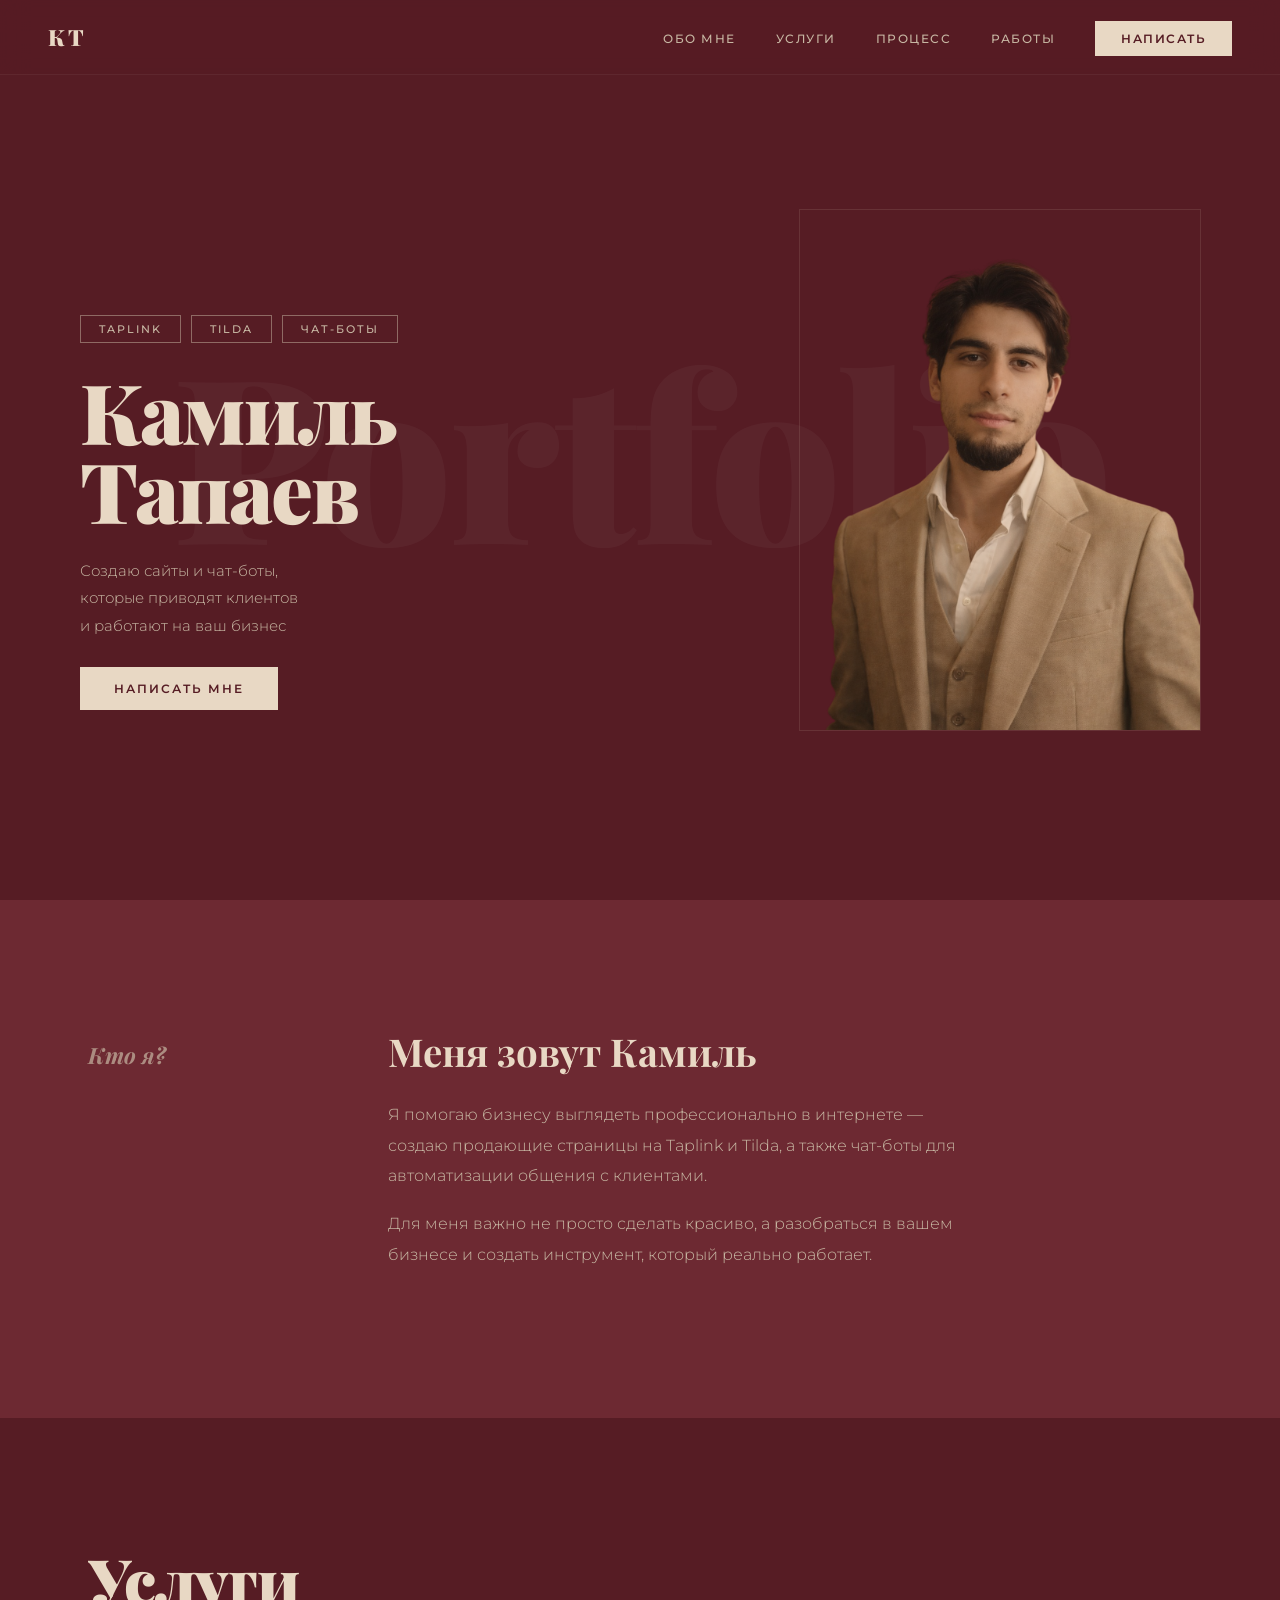
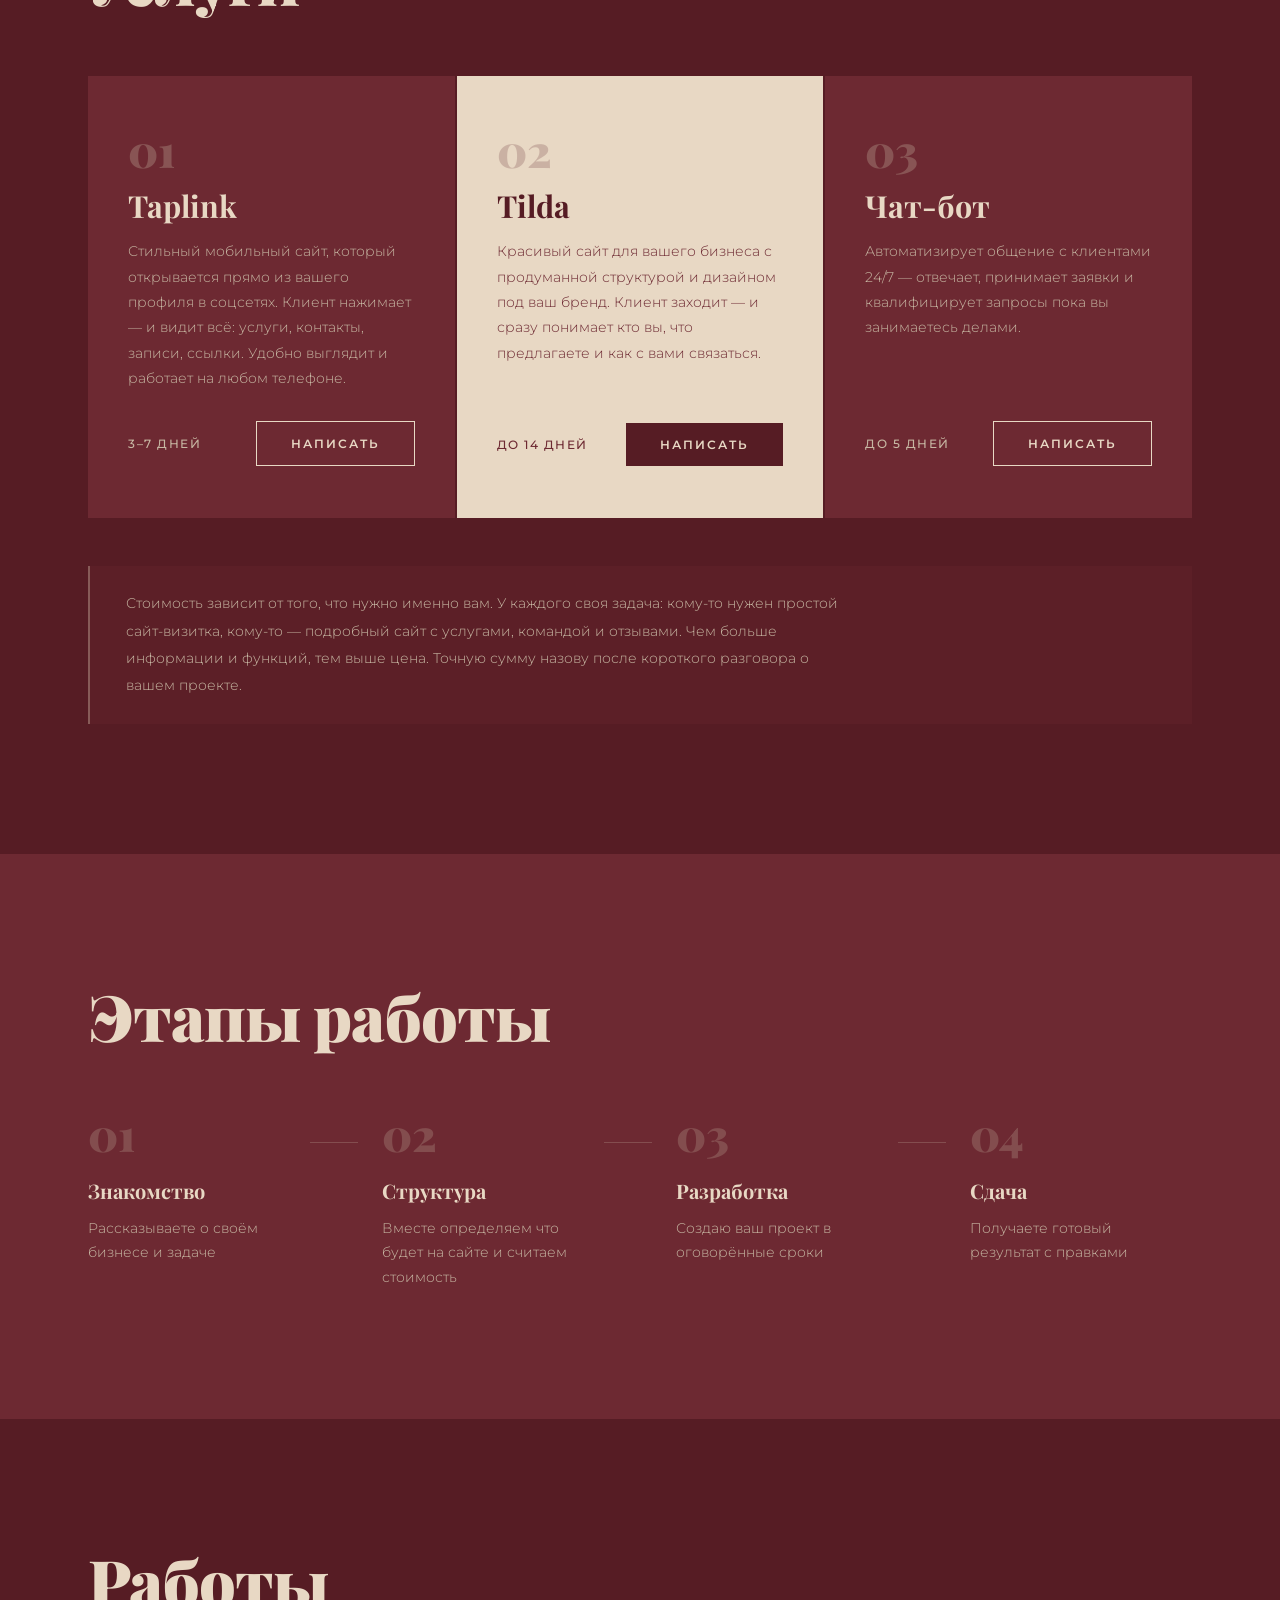
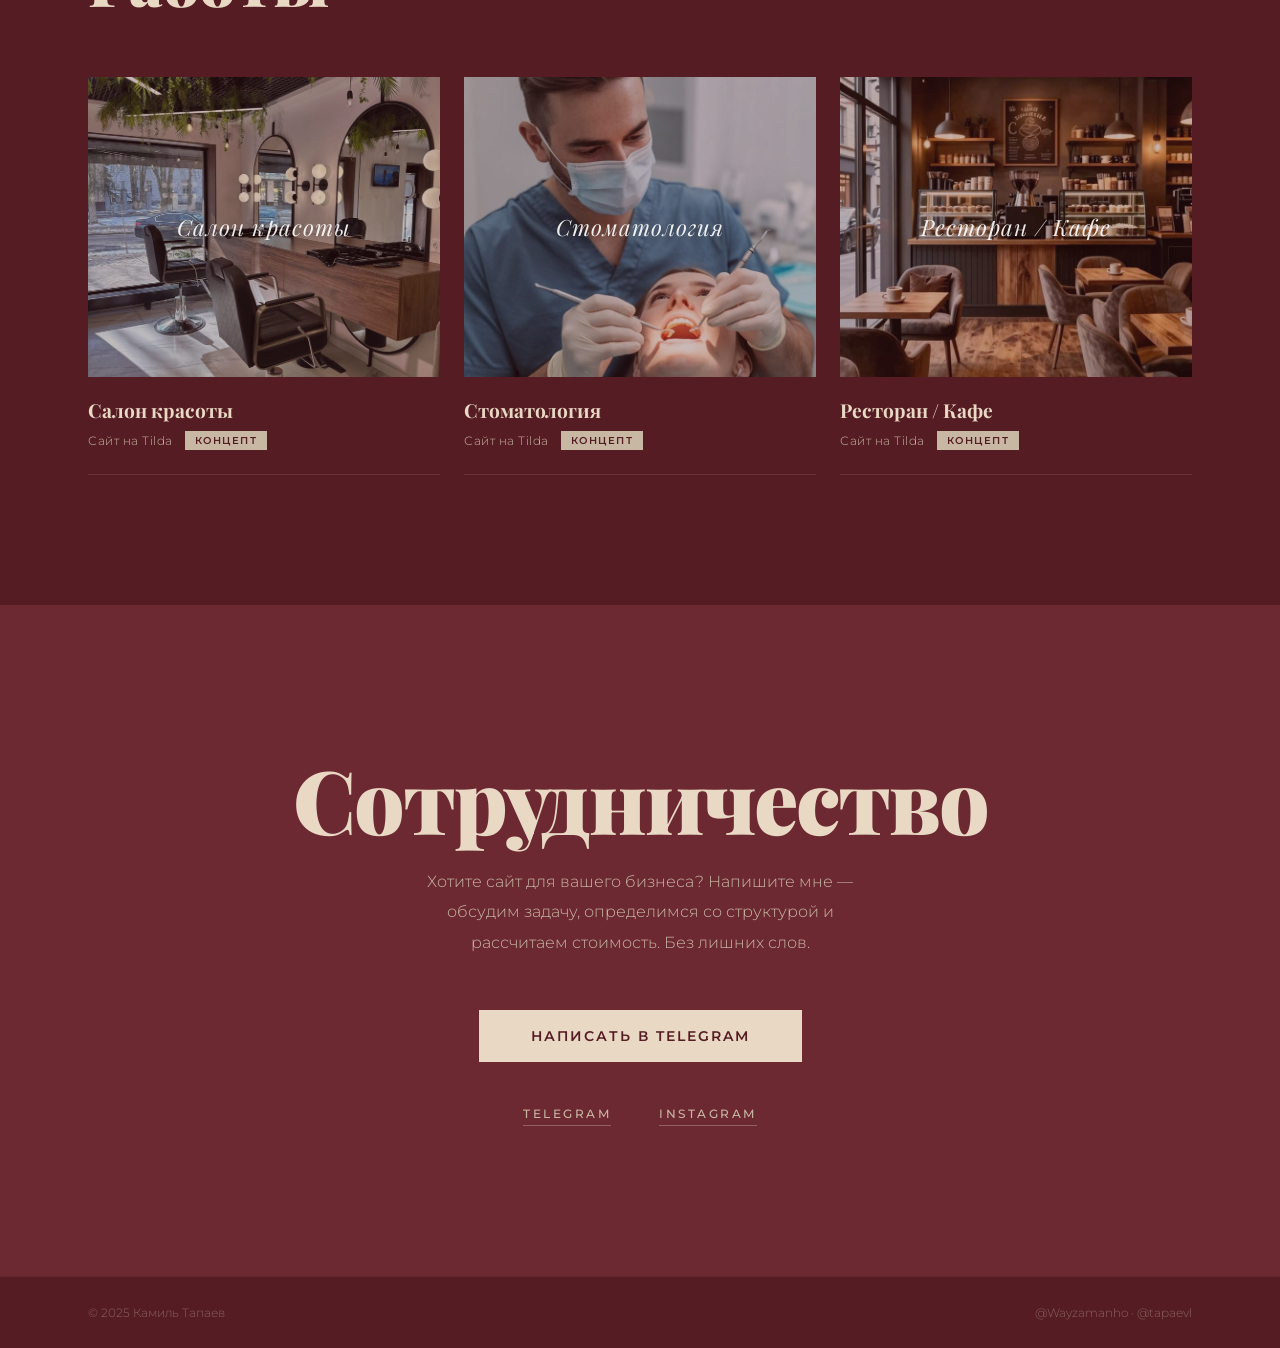
==== index.html @ f85dd7b8 "Initial commit — portfolio website" ====
<!DOCTYPE html>
<html lang="ru">
<head>
    <meta charset="UTF-8">
    <meta name="viewport" content="width=device-width, initial-scale=1.0">
    <title>Камиль Тапаев — Taplink · Tilda · Чат-боты</title>
    <link rel="preconnect" href="https://fonts.googleapis.com">
    <link rel="preconnect" href="https://fonts.gstatic.com" crossorigin>
    <link href="https://fonts.googleapis.com/css2?family=Playfair+Display:ital,wght@0,400;0,700;0,900;1,400;1,900&family=Montserrat:wght@300;400;500;600&display=swap" rel="stylesheet">
    <link rel="stylesheet" href="style.css">
</head>
<body>

    <!-- Navigation -->
    <nav class="nav" id="nav">
        <div class="nav__logo">КТ</div>
        <ul class="nav__links">
            <li><a href="#about">Обо мне</a></li>
            <li><a href="#services">Услуги</a></li>
            <li><a href="#process">Процесс</a></li>
            <li><a href="#portfolio">Работы</a></li>
            <li><a href="https://t.me/Wayzamanho" target="_blank" class="nav__cta">Написать</a></li>
        </ul>
        <button class="nav__burger" id="burger" aria-label="Меню">
            <span></span><span></span><span></span>
        </button>
    </nav>

    <!-- Hero -->
    <section class="hero" id="home">
        <div class="hero__bg-text" aria-hidden="true">Portfolio</div>
        <div class="hero__content">
            <div class="hero__left">
                <div class="hero__tags">
                    <span>Taplink</span>
                    <span>Tilda</span>
                    <span>Чат-боты</span>
                </div>
                <h1 class="hero__name">Камиль<br>Тапаев</h1>
                <p class="hero__desc">Создаю сайты и чат-боты,<br>которые приводят клиентов<br>и работают на ваш бизнес</p>
                <a href="https://t.me/Wayzamanho" target="_blank" class="btn btn--primary">Написать мне</a>
            </div>
            <div class="hero__right">
                <div class="hero__photo-wrap">
                    <img src="brand_assets/file_00000000ef7871f4a72ad8db240d1a87-Photoroom.png" alt="Камиль Тапаев" class="hero__photo">
                </div>
            </div>
        </div>
    </section>

    <!-- About -->
    <section class="about" id="about">
        <div class="container">
            <div class="about__inner">
                <div class="about__label">Кто я?</div>
                <div class="about__content fade-in">
                    <h2 class="about__title">Меня зовут Камиль</h2>
                    <p class="about__text">Я помогаю бизнесу выглядеть профессионально в интернете — создаю продающие страницы на Taplink и Tilda, а также чат-боты для автоматизации общения с клиентами.</p>
                    <p class="about__text">Для меня важно не просто сделать красиво, а разобраться в вашем бизнесе и создать инструмент, который реально работает.</p>
                </div>
            </div>
        </div>
    </section>

    <!-- Services -->
    <section class="services" id="services">
        <div class="container">
            <h2 class="section-title fade-in">Услуги</h2>
            <div class="services__grid">
                <div class="service-card fade-in">
                    <div class="service-card__num">01</div>
                    <h3 class="service-card__title">Taplink</h3>
                    <p class="service-card__desc">Стильный мобильный сайт, который открывается прямо из вашего профиля в соцсетях. Клиент нажимает — и видит всё: услуги, контакты, записи, ссылки. Удобно выглядит и работает на любом телефоне.</p>
                    <div class="service-card__footer">
                        <span class="service-card__time">3–7 дней</span>
                        <a href="https://t.me/Wayzamanho" target="_blank" class="btn btn--outline">Написать</a>
                    </div>
                </div>
                <div class="service-card service-card--light fade-in">
                    <div class="service-card__num">02</div>
                    <h3 class="service-card__title">Tilda</h3>
                    <p class="service-card__desc">Красивый сайт для вашего бизнеса с продуманной структурой и дизайном под ваш бренд. Клиент заходит — и сразу понимает кто вы, что предлагаете и как с вами связаться.</p>
                    <div class="service-card__footer">
                        <span class="service-card__time">до 14 дней</span>
                        <a href="https://t.me/Wayzamanho" target="_blank" class="btn btn--dark">Написать</a>
                    </div>
                </div>
                <div class="service-card fade-in">
                    <div class="service-card__num">03</div>
                    <h3 class="service-card__title">Чат-бот</h3>
                    <p class="service-card__desc">Автоматизирует общение с клиентами 24/7 — отвечает, принимает заявки и квалифицирует запросы пока вы занимаетесь делами.</p>
                    <div class="service-card__footer">
                        <span class="service-card__time">до 5 дней</span>
                        <a href="https://t.me/Wayzamanho" target="_blank" class="btn btn--outline">Написать</a>
                    </div>
                </div>
            </div>
            <div class="services__price-note fade-in">
                <p>Стоимость зависит от того, что нужно именно вам. У каждого своя задача: кому-то нужен простой сайт-визитка, кому-то — подробный сайт с услугами, командой и отзывами. Чем больше информации и функций, тем выше цена. Точную сумму назову после короткого разговора о вашем проекте.</p>
            </div>
        </div>
    </section>

    <!-- Process -->
    <section class="process" id="process">
        <div class="container">
            <h2 class="section-title fade-in">Этапы работы</h2>
            <div class="process__steps">
                <div class="process__step fade-in">
                    <div class="process__step-num">01</div>
                    <h3 class="process__step-title">Знакомство</h3>
                    <p class="process__step-desc">Рассказываете о своём бизнесе и задаче</p>
                </div>
                <div class="process__connector" aria-hidden="true"></div>
                <div class="process__step fade-in">
                    <div class="process__step-num">02</div>
                    <h3 class="process__step-title">Структура</h3>
                    <p class="process__step-desc">Вместе определяем что будет на сайте и считаем стоимость</p>
                </div>
                <div class="process__connector" aria-hidden="true"></div>
                <div class="process__step fade-in">
                    <div class="process__step-num">03</div>
                    <h3 class="process__step-title">Разработка</h3>
                    <p class="process__step-desc">Создаю ваш проект в оговорённые сроки</p>
                </div>
                <div class="process__connector" aria-hidden="true"></div>
                <div class="process__step fade-in">
                    <div class="process__step-num">04</div>
                    <h3 class="process__step-title">Сдача</h3>
                    <p class="process__step-desc">Получаете готовый результат с правками</p>
                </div>
            </div>
        </div>
    </section>

    <!-- Portfolio -->
    <section class="portfolio" id="portfolio">
        <div class="container">
            <h2 class="section-title fade-in">Работы</h2>
            <div class="portfolio__grid">
                <a href="projects/beauty-salon/beauty.html" class="portfolio-card fade-in">
                    <div class="portfolio-card__preview portfolio-card__preview--beauty">
                        <span>Салон красоты</span>
                    </div>
                    <div class="portfolio-card__info">
                        <h3>Салон красоты</h3>
                        <div class="portfolio-card__meta">
                            <span class="portfolio-card__platform">Сайт на Tilda</span>
                            <span class="portfolio-card__badge">Концепт</span>
                        </div>
                    </div>
                </a>
                <a href="projects/dental/dental.html" class="portfolio-card fade-in">
                    <div class="portfolio-card__preview portfolio-card__preview--dental">
                        <span>Стоматология</span>
                    </div>
                    <div class="portfolio-card__info">
                        <h3>Стоматология</h3>
                        <div class="portfolio-card__meta">
                            <span class="portfolio-card__platform">Сайт на Tilda</span>
                            <span class="portfolio-card__badge">Концепт</span>
                        </div>
                    </div>
                </a>
                <a href="projects/cafe/cafe.html" class="portfolio-card fade-in">
                    <div class="portfolio-card__preview portfolio-card__preview--resto">
                        <span>Ресторан / Кафе</span>
                    </div>
                    <div class="portfolio-card__info">
                        <h3>Ресторан / Кафе</h3>
                        <div class="portfolio-card__meta">
                            <span class="portfolio-card__platform">Сайт на Tilda</span>
                            <span class="portfolio-card__badge">Концепт</span>
                        </div>
                    </div>
                </a>
            </div>
        </div>
    </section>

    <!-- Contact -->
    <section class="contact" id="contact">
        <div class="container">
            <div class="contact__inner fade-in">
                <h2 class="contact__title">Сотрудничество</h2>
                <p class="contact__text">Хотите сайт для вашего бизнеса? Напишите мне — обсудим задачу, определимся со структурой и рассчитаем стоимость. Без лишних слов.</p>
                <a href="https://t.me/Wayzamanho" target="_blank" class="btn btn--primary btn--large">Написать в Telegram</a>
                <div class="contact__socials">
                    <a href="https://t.me/Wayzamanho" target="_blank" class="contact__social">Telegram</a>
                    <a href="https://instagram.com/tapaevl" target="_blank" class="contact__social">Instagram</a>
                </div>
            </div>
        </div>
    </section>

    <!-- Footer -->
    <footer class="footer">
        <div class="container footer__inner">
            <p class="footer__copy">© 2025 Камиль Тапаев</p>
            <p class="footer__handles">@Wayzamanho · @tapaevl</p>
        </div>
    </footer>

    <script src="script.js"></script>
</body>
</html>
---- style.css ----
/* ===========================
   RESET & BASE
   =========================== */
*, *::before, *::after {
    margin: 0;
    padding: 0;
    box-sizing: border-box;
}

:root {
    --dark:   #561C24;
    --dark-2: #6D2932;
    --beige:  #C7B7A3;
    --cream:  #E8D8C4;
}

html {
    scroll-behavior: smooth;
    font-size: 16px;
}

body {
    font-family: 'Montserrat', sans-serif;
    background: var(--dark);
    color: var(--cream);
    overflow-x: hidden;
}

/* Page load overlay — не трогает position:fixed */
#page-loader {
    position: fixed;
    inset: 0;
    z-index: 9999;
    background: var(--dark);
    backdrop-filter: blur(12px);
    pointer-events: none;
    opacity: 1;
    transition: opacity 0.5s ease;
}

#page-loader.hidden {
    opacity: 0;
}

.container {
    max-width: 1200px;
    margin: 0 auto;
    padding: 0 48px;
}

/* ===========================
   FADE-IN ANIMATION
   =========================== */
.fade-in {
    opacity: 0;
    transform: translateY(28px);
    transition: opacity 0.7s ease, transform 0.7s ease;
}

.fade-in.visible {
    opacity: 1;
    transform: translateY(0);
}

/* ===========================
   NAVIGATION
   =========================== */
.nav {
    position: fixed;
    top: 0;
    left: 0;
    right: 0;
    z-index: 1000;
    display: flex;
    align-items: center;
    justify-content: space-between;
    padding: 22px 48px;
    background: rgba(86, 28, 36, 0.85);
    backdrop-filter: blur(14px);
    border-bottom: 1px solid rgba(199, 183, 163, 0.08);
    transition: background 0.3s;
}

.nav.scrolled {
    background: rgba(86, 28, 36, 0.98);
}

.nav__logo {
    font-family: 'Playfair Display', serif;
    font-size: 1.4rem;
    font-weight: 900;
    color: var(--cream);
    letter-spacing: 3px;
}

.nav__links {
    list-style: none;
    display: flex;
    gap: 40px;
    align-items: center;
}

.nav__links a {
    text-decoration: none;
    color: var(--beige);
    font-size: 0.78rem;
    font-weight: 500;
    letter-spacing: 1.5px;
    text-transform: uppercase;
    transition: color 0.3s;
    position: relative;
}

.nav__links a:not(.nav__cta)::after {
    content: '';
    position: absolute;
    bottom: -4px;
    left: 50%;
    right: 50%;
    height: 1px;
    background: var(--cream);
    transition: left 0.3s ease, right 0.3s ease;
}

.nav__links a:not(.nav__cta):hover::after {
    left: 0;
    right: 0;
}

.nav__links a:hover {
    color: var(--cream);
}

.nav__cta {
    background: var(--cream) !important;
    color: var(--dark) !important;
    padding: 10px 26px !important;
    font-weight: 600 !important;
    transition: background 0.3s !important;
}

.nav__cta:hover {
    background: var(--beige) !important;
}

.nav__burger {
    display: none;
    flex-direction: column;
    align-items: flex-start;
    justify-content: center;
    gap: 6px;
    background: none;
    border: none;
    cursor: pointer;
    padding: 0;
    width: 34px;
    height: 34px;
}

.nav__burger span {
    display: block;
    width: 26px;
    height: 2px;
    min-height: 2px;
    max-height: 2px;
    background: var(--cream);
    border-radius: 1px;
    transition: all 0.3s;
    flex-shrink: 0;
    line-height: 0;
    font-size: 0;
}

/* ===========================
   HERO
   =========================== */
.hero {
    min-height: 100vh;
    background: var(--dark);
    position: relative;
    overflow: hidden;
    display: flex;
    flex-direction: column;
    justify-content: center;
}

.hero__bg-text {
    position: absolute;
    top: 50%;
    left: 50%;
    transform: translate(-50%, -50%);
    font-family: 'Playfair Display', serif;
    font-size: clamp(100px, 18vw, 260px);
    font-weight: 900;
    color: rgba(255, 255, 255, 0.035);
    white-space: nowrap;
    pointer-events: none;
    letter-spacing: -4px;
    user-select: none;
    line-height: 1;
}

.hero__content {
    display: flex;
    align-items: flex-end;
    justify-content: space-between;
    padding: 140px 80px 100px;
    position: relative;
    z-index: 2;
    gap: 40px;
}

.hero__left {
    flex: 1;
    display: flex;
    flex-direction: column;
    gap: 28px;
    padding-bottom: 20px;
}

.hero__tags {
    display: flex;
    gap: 10px;
    flex-wrap: wrap;
    opacity: 0;
    animation: fadeUp 0.7s 0.1s ease forwards;
}

.hero__tags span {
    border: 1px solid rgba(199, 183, 163, 0.5);
    color: var(--beige);
    padding: 6px 18px;
    font-size: 0.7rem;
    letter-spacing: 2px;
    text-transform: uppercase;
    font-weight: 500;
}

.hero__name {
    font-family: 'Playfair Display', serif;
    font-size: clamp(52px, 6.5vw, 96px);
    font-weight: 900;
    line-height: 0.95;
    color: var(--cream);
    letter-spacing: -2px;
    opacity: 0;
    animation: fadeUp 0.7s 0.3s ease forwards;
}

.hero__desc {
    font-size: 0.95rem;
    line-height: 1.8;
    color: var(--beige);
    font-weight: 300;
    max-width: 340px;
    opacity: 0;
    animation: fadeUp 0.7s 0.5s ease forwards;
}

.hero__left .btn {
    opacity: 0;
    animation: fadeUp 0.7s 0.7s ease forwards;
}

.hero__right {
    flex-shrink: 0;
    display: flex;
    justify-content: flex-end;
    align-items: flex-end;
    opacity: 0;
    animation: fadeUp 0.9s 0.2s ease forwards;
}

.hero__photo-wrap {
    width: 400px;
    height: 520px;
    position: relative;
}

.hero__photo-wrap::before {
    content: '';
    position: absolute;
    inset: -1px;
    border: 1px solid rgba(199, 183, 163, 0.15);
    pointer-events: none;
    z-index: 1;
}

.hero__photo {
    width: 100%;
    height: 100%;
    object-fit: cover;
    object-position: center top;
    display: block;
}


/* ===========================
   BUTTONS
   =========================== */
.btn {
    display: inline-block;
    text-decoration: none;
    padding: 14px 34px;
    font-size: 0.78rem;
    font-weight: 600;
    letter-spacing: 2px;
    text-transform: uppercase;
    transition: all 0.3s;
    cursor: pointer;
    border: none;
    align-self: flex-start;
    font-family: 'Montserrat', sans-serif;
}

.btn--primary {
    background: var(--cream);
    color: var(--dark);
}

.btn--primary:hover {
    background: var(--beige);
}

.btn--outline {
    background: transparent;
    border: 1px solid var(--cream);
    color: var(--cream);
}

.btn--outline:hover {
    background: var(--cream);
    color: var(--dark);
}

.btn--dark {
    background: var(--dark);
    color: var(--cream);
}

.btn--dark:hover {
    background: #3d1118;
}

.btn--large {
    padding: 18px 52px;
    font-size: 0.85rem;
}

/* ===========================
   SECTION TITLE
   =========================== */
.section-title {
    font-family: 'Playfair Display', serif;
    font-size: clamp(36px, 5vw, 64px);
    font-weight: 900;
    color: var(--cream);
    margin-bottom: 64px;
    letter-spacing: -1px;
    line-height: 1;
}

/* ===========================
   ABOUT
   =========================== */
.about {
    padding: 130px 0;
    background: var(--dark-2);
}

.about__inner {
    display: grid;
    grid-template-columns: 220px 1fr;
    gap: 80px;
    align-items: start;
}

.about__label {
    font-family: 'Playfair Display', serif;
    font-size: 1.4rem;
    font-weight: 700;
    font-style: italic;
    color: var(--beige);
    padding-top: 10px;
    opacity: 0.7;
}

.about__title {
    font-family: 'Playfair Display', serif;
    font-size: clamp(28px, 3vw, 44px);
    font-weight: 700;
    color: var(--cream);
    margin-bottom: 28px;
    line-height: 1.1;
}

.about__text {
    font-size: 1rem;
    line-height: 1.9;
    color: var(--beige);
    font-weight: 300;
    margin-bottom: 18px;
    max-width: 580px;
}

/* ===========================
   SERVICES
   =========================== */
.services {
    padding: 130px 0;
    background: var(--dark);
}

.services__grid {
    display: grid;
    grid-template-columns: repeat(3, 1fr);
    gap: 2px;
    margin-bottom: 48px;
}

.service-card {
    background: var(--dark-2);
    padding: 52px 40px;
    display: flex;
    flex-direction: column;
    gap: 18px;
    transition: transform 0.3s;
}

.service-card--light {
    background: var(--cream);
}

.service-card:hover {
    transform: translateY(-6px);
}

.service-card__num {
    font-family: 'Playfair Display', serif;
    font-size: 2.8rem;
    font-weight: 900;
    color: var(--beige);
    opacity: 0.3;
    line-height: 1;
}

.service-card--light .service-card__num {
    color: var(--dark);
    opacity: 0.2;
}

.service-card__title {
    font-family: 'Playfair Display', serif;
    font-size: 1.9rem;
    font-weight: 700;
    color: var(--cream);
    line-height: 1;
}

.service-card--light .service-card__title {
    color: var(--dark);
}

.service-card__desc {
    font-size: 0.88rem;
    line-height: 1.8;
    color: var(--beige);
    font-weight: 300;
    flex: 1;
}

.service-card--light .service-card__desc {
    color: var(--dark-2);
}

.service-card__footer {
    display: flex;
    align-items: center;
    justify-content: space-between;
    margin-top: 12px;
    gap: 16px;
}

.service-card__time {
    font-size: 0.75rem;
    letter-spacing: 1.5px;
    color: var(--beige);
    font-weight: 500;
    text-transform: uppercase;
    white-space: nowrap;
}

.service-card--light .service-card__time {
    color: var(--dark-2);
}

.services__price-note {
    border-left: 2px solid rgba(199, 183, 163, 0.4);
    padding: 24px 36px;
    background: rgba(109, 41, 50, 0.25);
}

.services__price-note p {
    font-size: 0.9rem;
    line-height: 1.9;
    color: var(--beige);
    font-weight: 300;
    max-width: 720px;
}

/* ===========================
   PROCESS
   =========================== */
.process {
    padding: 130px 0;
    background: var(--dark-2);
}

.process__steps {
    display: flex;
    align-items: flex-start;
}

.process__step {
    flex: 1;
    padding: 0 24px;
}

.process__step:first-child {
    padding-left: 0;
}

.process__connector {
    width: 48px;
    height: 1px;
    background: var(--beige);
    opacity: 0.25;
    margin-top: 30px;
    flex-shrink: 0;
}

.process__step-num {
    font-family: 'Playfair Display', serif;
    font-size: 2.8rem;
    font-weight: 900;
    color: var(--beige);
    opacity: 0.25;
    line-height: 1;
    margin-bottom: 20px;
}

.process__step-title {
    font-family: 'Playfair Display', serif;
    font-size: 1.25rem;
    font-weight: 700;
    color: var(--cream);
    margin-bottom: 12px;
}

.process__step-desc {
    font-size: 0.85rem;
    line-height: 1.8;
    color: var(--beige);
    font-weight: 300;
}

/* ===========================
   PORTFOLIO
   =========================== */
.portfolio {
    padding: 130px 0;
    background: var(--dark);
}

.portfolio__grid {
    display: grid;
    grid-template-columns: repeat(3, 1fr);
    gap: 24px;
}

.portfolio-card {
    cursor: pointer;
    overflow: hidden;
    transition: transform 0.3s;
    text-decoration: none;
    color: inherit;
    display: block;
}

.portfolio-card:hover {
    transform: translateY(-8px);
}

.portfolio-card:hover .portfolio-card__preview span {
    letter-spacing: 3px;
}

.portfolio-card__preview {
    height: 300px;
    display: flex;
    align-items: center;
    justify-content: center;
    position: relative;
    overflow: hidden;
}

.portfolio-card__preview::after {
    content: '';
    position: absolute;
    inset: 0;
    background: rgba(86, 28, 36, 0.3);
    transition: opacity 0.3s;
}

.portfolio-card:hover .portfolio-card__preview::after {
    opacity: 0;
}

.portfolio-card__preview span {
    font-family: 'Playfair Display', serif;
    font-size: 1.4rem;
    font-style: italic;
    color: rgba(255, 255, 255, 0.9);
    position: relative;
    z-index: 2;
    letter-spacing: 1px;
    transition: letter-spacing 0.4s;
    text-shadow: 0 2px 20px rgba(0,0,0,0.5);
}

.portfolio-card__preview--beauty {
    background: url('brand_assets/salon.jpg') center center / cover no-repeat;
}

.portfolio-card__preview--dental {
    background: url('brand_assets/dental.jpg') center center / cover no-repeat;
}

.portfolio-card__preview--resto {
    background: url('brand_assets/coffee.jpg') center center / cover no-repeat;
}

.portfolio-card__info {
    padding: 20px 0 24px;
    border-bottom: 1px solid rgba(199, 183, 163, 0.15);
}

.portfolio-card__info h3 {
    font-family: 'Playfair Display', serif;
    font-size: 1.2rem;
    font-weight: 700;
    color: var(--cream);
    margin-bottom: 8px;
}

.portfolio-card__meta {
    display: flex;
    align-items: center;
    gap: 12px;
}

.portfolio-card__platform {
    font-size: 0.78rem;
    color: var(--beige);
    font-weight: 300;
    letter-spacing: 0.5px;
}

.portfolio-card__badge {
    font-size: 0.65rem;
    letter-spacing: 1.5px;
    text-transform: uppercase;
    color: var(--dark);
    background: var(--beige);
    padding: 3px 10px;
    font-weight: 600;
}

/* ===========================
   CONTACT
   =========================== */
.contact {
    padding: 150px 0;
    background: var(--dark-2);
    text-align: center;
}

.contact__inner {
    display: flex;
    flex-direction: column;
    align-items: center;
}

.contact__inner .btn {
    align-self: center;
}

.contact__title {
    font-family: 'Playfair Display', serif;
    font-size: clamp(44px, 7vw, 88px);
    font-weight: 900;
    color: var(--cream);
    margin-bottom: 24px;
    letter-spacing: -2px;
    line-height: 1;
}

.contact__text {
    font-size: 1rem;
    line-height: 1.9;
    color: var(--beige);
    font-weight: 300;
    max-width: 480px;
    margin-bottom: 52px;
}

.contact__socials {
    display: flex;
    gap: 48px;
    margin-top: 44px;
}

.contact__social {
    color: var(--beige);
    text-decoration: none;
    font-size: 0.78rem;
    letter-spacing: 2.5px;
    text-transform: uppercase;
    font-weight: 500;
    border-bottom: 1px solid rgba(199, 183, 163, 0.4);
    padding-bottom: 4px;
    transition: color 0.3s, border-color 0.3s;
}

.contact__social:hover {
    color: var(--cream);
    border-color: var(--cream);
}

/* ===========================
   FOOTER
   =========================== */
.footer {
    padding: 28px 0;
    background: var(--dark);
    border-top: 1px solid rgba(199, 183, 163, 0.08);
}

.footer__inner {
    display: flex;
    justify-content: space-between;
    align-items: center;
}

.footer p {
    font-size: 0.78rem;
    color: var(--beige);
    opacity: 0.45;
    font-weight: 300;
}

/* ===========================
   KEYFRAMES
   =========================== */
@keyframes fadeUp {
    from {
        opacity: 0;
        transform: translateY(24px);
    }
    to {
        opacity: 1;
        transform: translateY(0);
    }
}

/* ===========================
   RESPONSIVE
   =========================== */
@media (max-width: 1024px) {
    .container {
        padding: 0 32px;
    }

    .hero__content {
        padding: 120px 48px 80px;
    }

    .hero__photo-wrap {
        width: 320px;
        height: 420px;
    }

    .services__grid {
        grid-template-columns: 1fr;
        gap: 2px;
    }

    .process__steps {
        flex-direction: column;
        gap: 40px;
    }

    .process__connector {
        display: none;
    }

    .process__step {
        padding: 0;
        border-left: 2px solid rgba(199, 183, 163, 0.2);
        padding-left: 24px;
    }

    .portfolio__grid {
        grid-template-columns: 1fr 1fr;
        gap: 16px;
    }
}

@media (max-width: 768px) {
    .nav__links {
        display: none;
        position: fixed;
        top: 0;
        left: 0;
        width: 100vw;
        height: 100vh;
        background: var(--dark);
        flex-direction: column;
        justify-content: center;
        align-items: center;
        gap: 36px;
        z-index: 1001;
    }

    .nav__links.open {
        display: flex;
    }

    .nav__links a {
        font-size: 1.1rem;
        letter-spacing: 3px;
    }

    .nav__burger {
        display: flex;
        z-index: 1003;
    }

    .nav {
        z-index: 1002;
        padding: 18px 24px;
    }

    .hero__content {
        flex-direction: column-reverse;
        align-items: center;
        padding: 100px 24px 60px;
        text-align: center;
        gap: 48px;
    }

    .hero__left {
        align-items: center;
    }

    .hero__left .btn {
        align-self: center;
    }

    .hero__desc {
        text-align: center;
        max-width: 100%;
    }

    .hero__tags {
        justify-content: center;
    }

    .hero__photo-wrap {
        width: 260px;
        height: 340px;
    }


    .about__inner {
        grid-template-columns: 1fr;
        gap: 24px;
    }

    .about__label {
        padding-top: 0;
    }

    .portfolio__grid {
        grid-template-columns: 1fr;
    }

    .contact__socials {
        gap: 28px;
    }

    .footer__inner {
        flex-direction: column;
        gap: 8px;
        text-align: center;
    }

    .container {
        padding: 0 20px;
    }
}
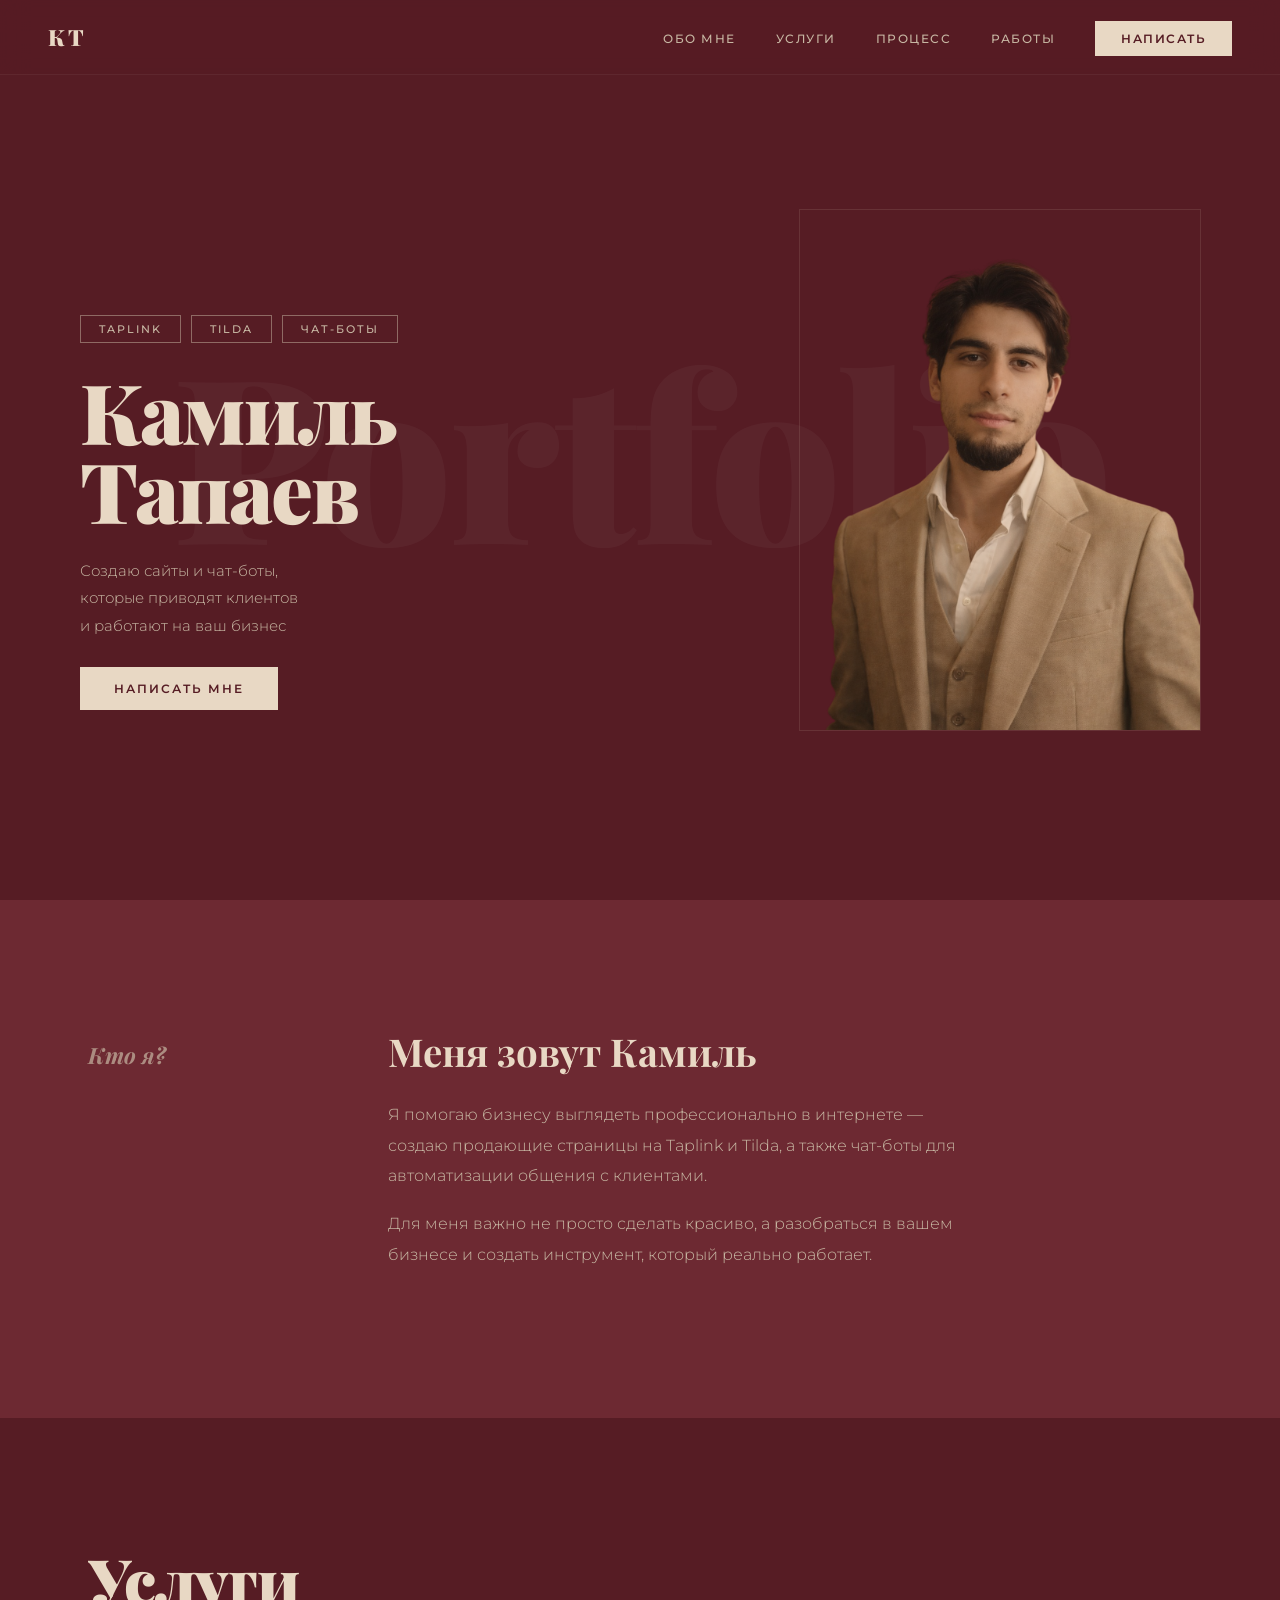
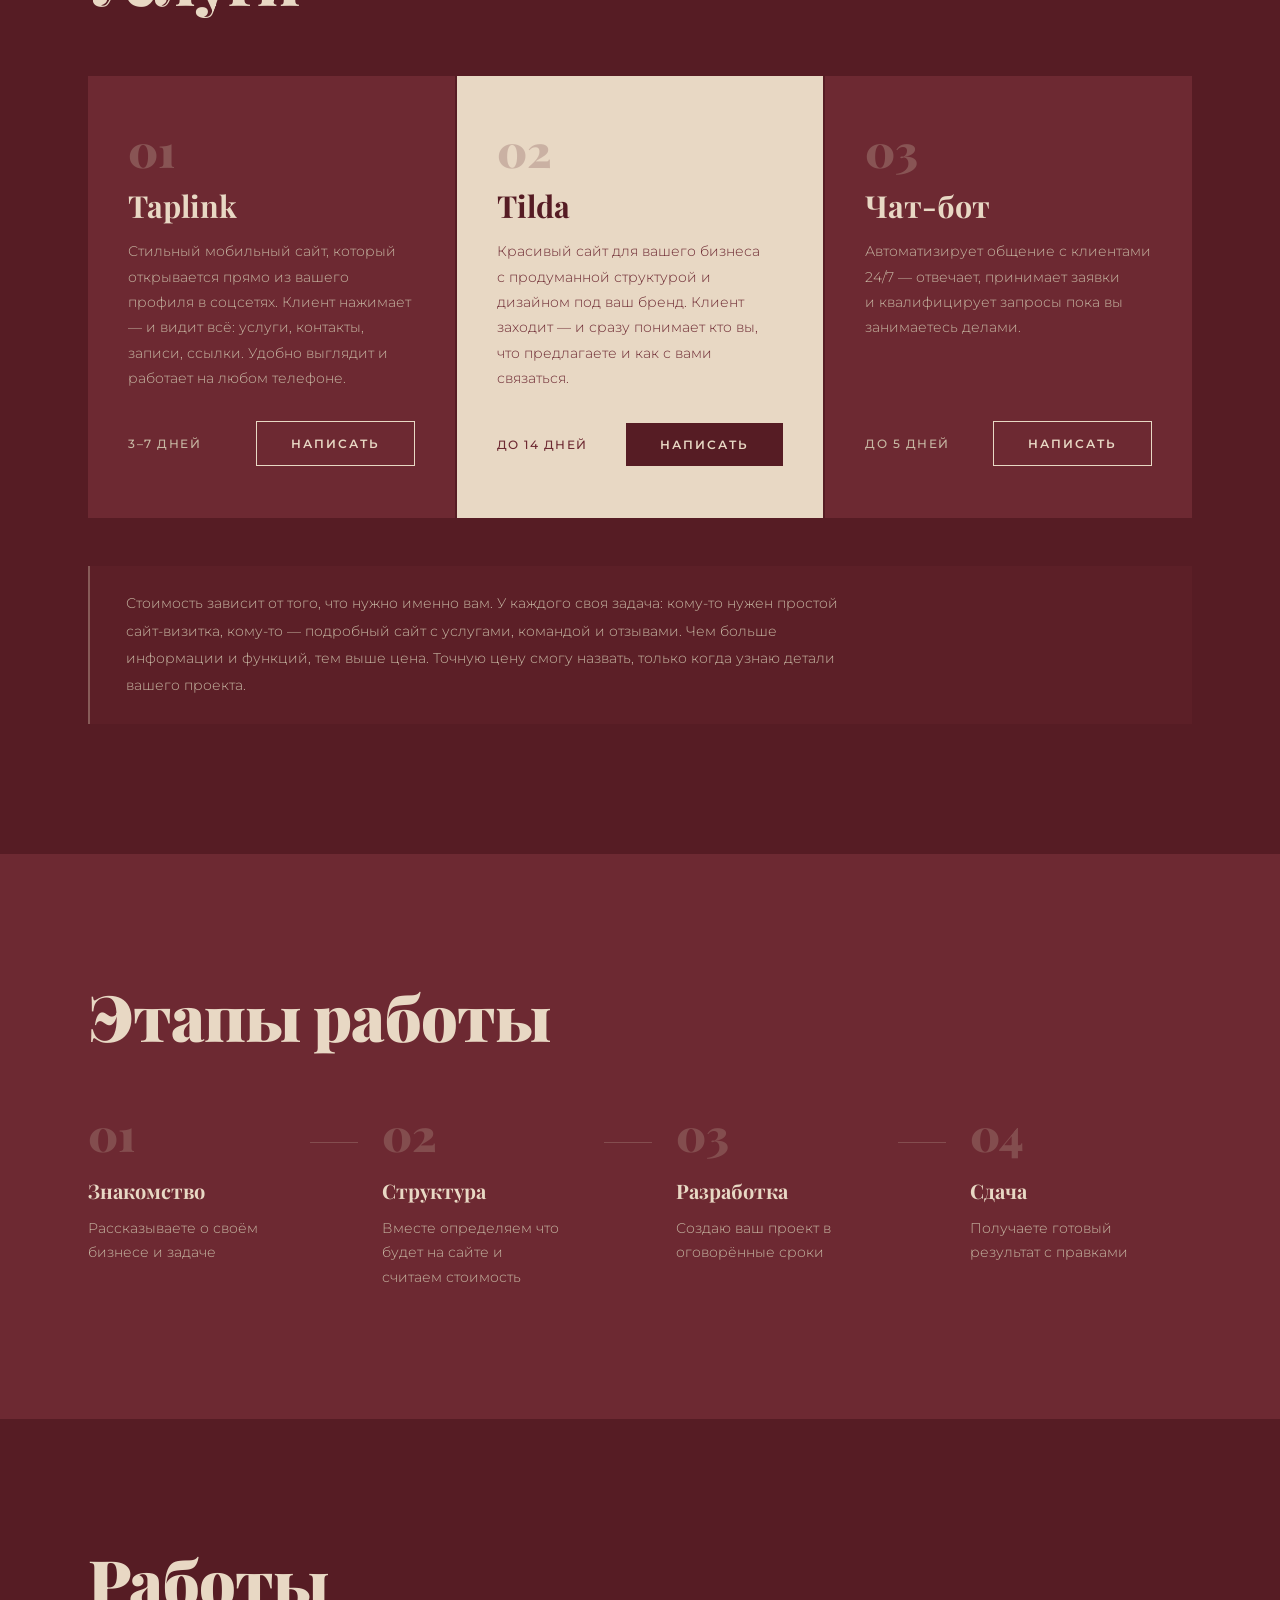
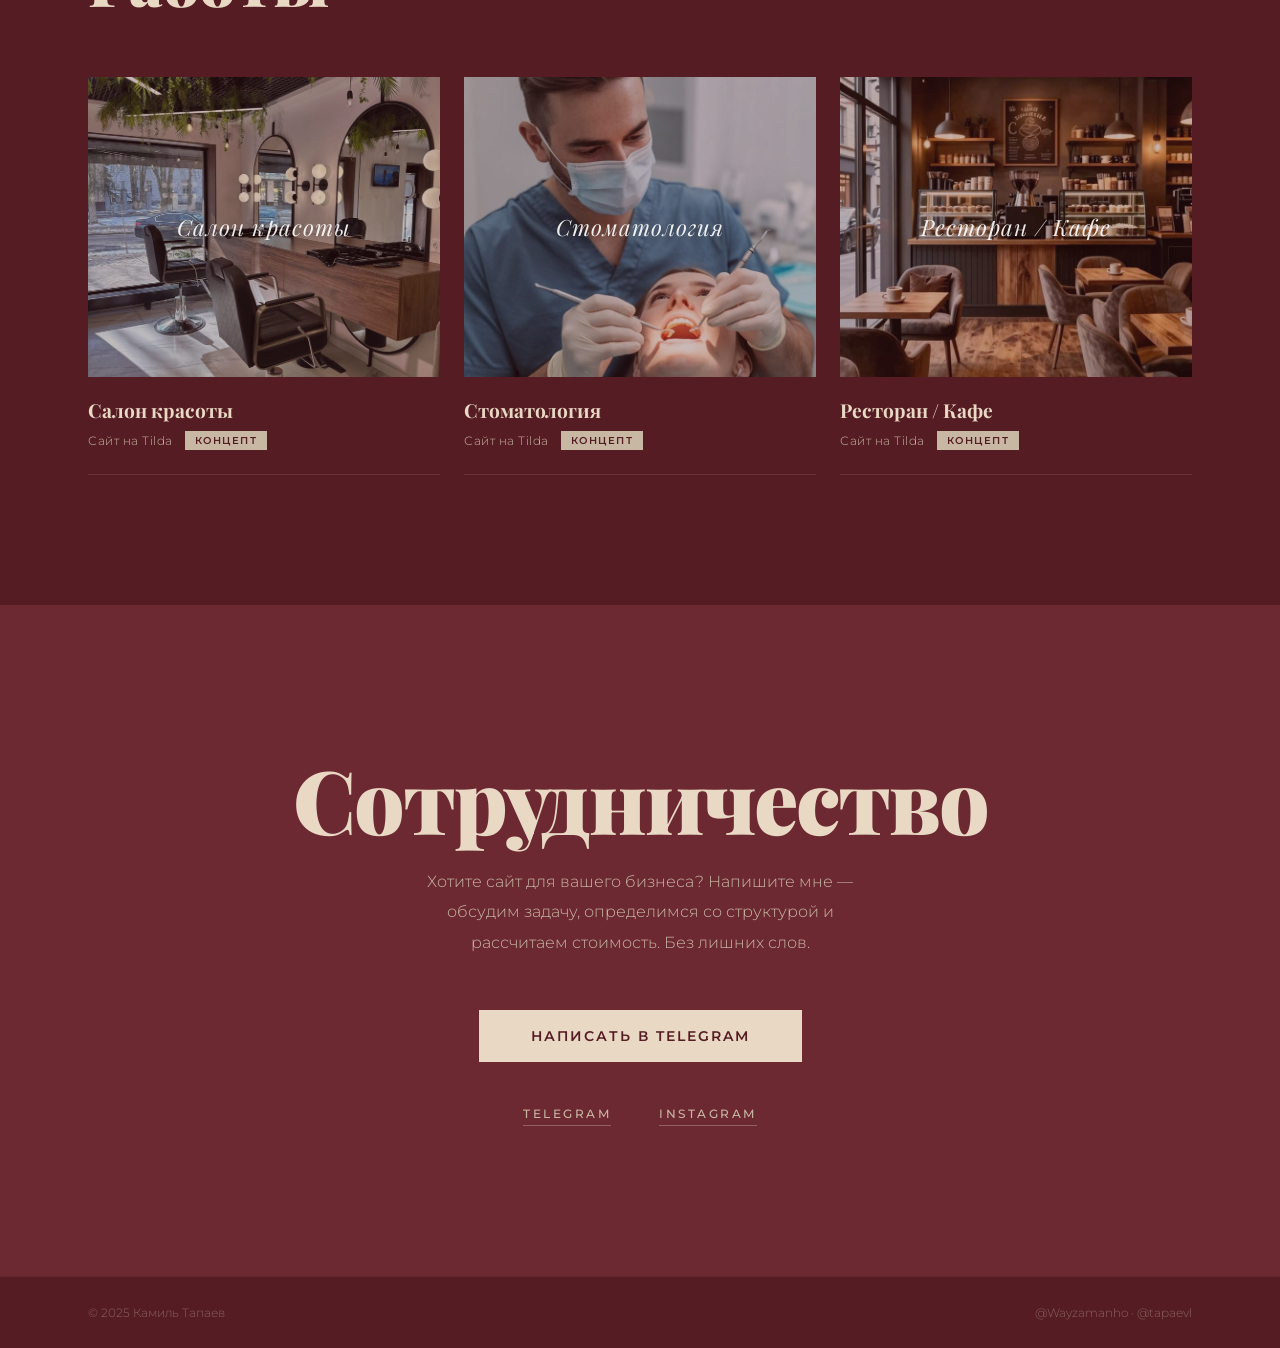
==== commit 19897f01: "Fix mobile layout: service cards stuck to right side - Add overflow-x: hidden to html element to pre" ====
--- a/index.html
+++ b/index.html
@@ -55,7 +55,7 @@
                 <div class="about__label">Кто я?</div>
                 <div class="about__content fade-in">
                     <h2 class="about__title">Меня зовут Камиль</h2>
-                    <p class="about__text">Я помогаю бизнесу выглядеть профессионально в интернете — создаю продающие страницы на Taplink и Tilda, а также чат-боты для автоматизации общения с клиентами.</p>
+                    <p class="about__text">Я помогаю бизнесу выглядеть профессионально в интернете — создаю продающие страницы на Taplink и Tilda, а&nbsp;также чат-боты для автоматизации общения с&nbsp;клиентами.</p>
                     <p class="about__text">Для меня важно не просто сделать красиво, а разобраться в вашем бизнесе и создать инструмент, который реально работает.</p>
                 </div>
             </div>
@@ -70,7 +70,7 @@
                 <div class="service-card fade-in">
                     <div class="service-card__num">01</div>
                     <h3 class="service-card__title">Taplink</h3>
-                    <p class="service-card__desc">Стильный мобильный сайт, который открывается прямо из вашего профиля в соцсетях. Клиент нажимает — и видит всё: услуги, контакты, записи, ссылки. Удобно выглядит и работает на любом телефоне.</p>
+                    <p class="service-card__desc">Стильный мобильный сайт, который открывается прямо из вашего профиля в&nbsp;соцсетях. Клиент нажимает — и видит всё: услуги, контакты, записи, ссылки. Удобно выглядит и работает на любом телефоне.</p>
                     <div class="service-card__footer">
                         <span class="service-card__time">3–7 дней</span>
                         <a href="https://t.me/Wayzamanho" target="_blank" class="btn btn--outline">Написать</a>
@@ -79,7 +79,7 @@
                 <div class="service-card service-card--light fade-in">
                     <div class="service-card__num">02</div>
                     <h3 class="service-card__title">Tilda</h3>
-                    <p class="service-card__desc">Красивый сайт для вашего бизнеса с продуманной структурой и дизайном под ваш бренд. Клиент заходит — и сразу понимает кто вы, что предлагаете и как с вами связаться.</p>
+                    <p class="service-card__desc">Красивый сайт для вашего бизнеса с&nbsp;продуманной структурой и дизайном под&nbsp;ваш бренд. Клиент заходит — и сразу понимает кто вы, что предлагаете и как с&nbsp;вами связаться.</p>
                     <div class="service-card__footer">
                         <span class="service-card__time">до 14 дней</span>
                         <a href="https://t.me/Wayzamanho" target="_blank" class="btn btn--dark">Написать</a>
@@ -88,7 +88,7 @@
                 <div class="service-card fade-in">
                     <div class="service-card__num">03</div>
                     <h3 class="service-card__title">Чат-бот</h3>
-                    <p class="service-card__desc">Автоматизирует общение с клиентами 24/7 — отвечает, принимает заявки и квалифицирует запросы пока вы занимаетесь делами.</p>
+                    <p class="service-card__desc">Автоматизирует общение с клиентами 24/7 — отвечает, принимает заявки и&nbsp;квалифицирует запросы пока вы занимаетесь делами.</p>
                     <div class="service-card__footer">
                         <span class="service-card__time">до 5 дней</span>
                         <a href="https://t.me/Wayzamanho" target="_blank" class="btn btn--outline">Написать</a>
@@ -96,7 +96,7 @@
                 </div>
             </div>
             <div class="services__price-note fade-in">
-                <p>Стоимость зависит от того, что нужно именно вам. У каждого своя задача: кому-то нужен простой сайт-визитка, кому-то — подробный сайт с услугами, командой и отзывами. Чем больше информации и функций, тем выше цена. Точную сумму назову после короткого разговора о вашем проекте.</p>
+                <p>Стоимость зависит от того, что нужно именно вам. У каждого своя задача: кому-то нужен простой сайт-визитка, кому-то — подробный сайт с услугами, командой и&nbsp;отзывами. Чем больше информации и&nbsp;функций, тем выше цена. Точную цену смогу назвать, только когда узнаю детали вашего проекта.</p>
             </div>
         </div>
     </section>
@@ -115,7 +115,7 @@
                 <div class="process__step fade-in">
                     <div class="process__step-num">02</div>
                     <h3 class="process__step-title">Структура</h3>
-                    <p class="process__step-desc">Вместе определяем что будет на сайте и считаем стоимость</p>
+                    <p class="process__step-desc">Вместе определяем что будет на сайте и считаем&nbsp;стоимость</p>
                 </div>
                 <div class="process__connector" aria-hidden="true"></div>
                 <div class="process__step fade-in">
@@ -183,7 +183,7 @@
         <div class="container">
             <div class="contact__inner fade-in">
                 <h2 class="contact__title">Сотрудничество</h2>
-                <p class="contact__text">Хотите сайт для вашего бизнеса? Напишите мне — обсудим задачу, определимся со структурой и рассчитаем стоимость. Без лишних слов.</p>
+                <p class="contact__text">Хотите сайт для вашего бизнеса? Напишите мне — обсудим задачу, определимся со&nbsp;структурой и рассчитаем стоимость. Без&nbsp;лишних слов.</p>
                 <a href="https://t.me/Wayzamanho" target="_blank" class="btn btn--primary btn--large">Написать в Telegram</a>
                 <div class="contact__socials">
                     <a href="https://t.me/Wayzamanho" target="_blank" class="contact__social">Telegram</a>
--- a/style.css
+++ b/style.css
@@ -17,6 +17,7 @@
 html {
     scroll-behavior: smooth;
     font-size: 16px;
+    overflow-x: hidden;
 }
 
 body {
@@ -808,6 +809,11 @@
         padding: 0;
         border-left: 2px solid rgba(199, 183, 163, 0.2);
         padding-left: 24px;
+    }
+
+    .process__step:first-child {
+        padding-left: 24px;
+        border-left: 2px solid rgba(199, 183, 163, 0.2);
     }
 
     .portfolio__grid {
@@ -891,6 +897,14 @@
         padding-top: 0;
     }
 
+    .services__grid {
+        grid-template-columns: 1fr;
+    }
+
+    .service-card {
+        padding: 40px 24px;
+    }
+
     .portfolio__grid {
         grid-template-columns: 1fr;
     }
